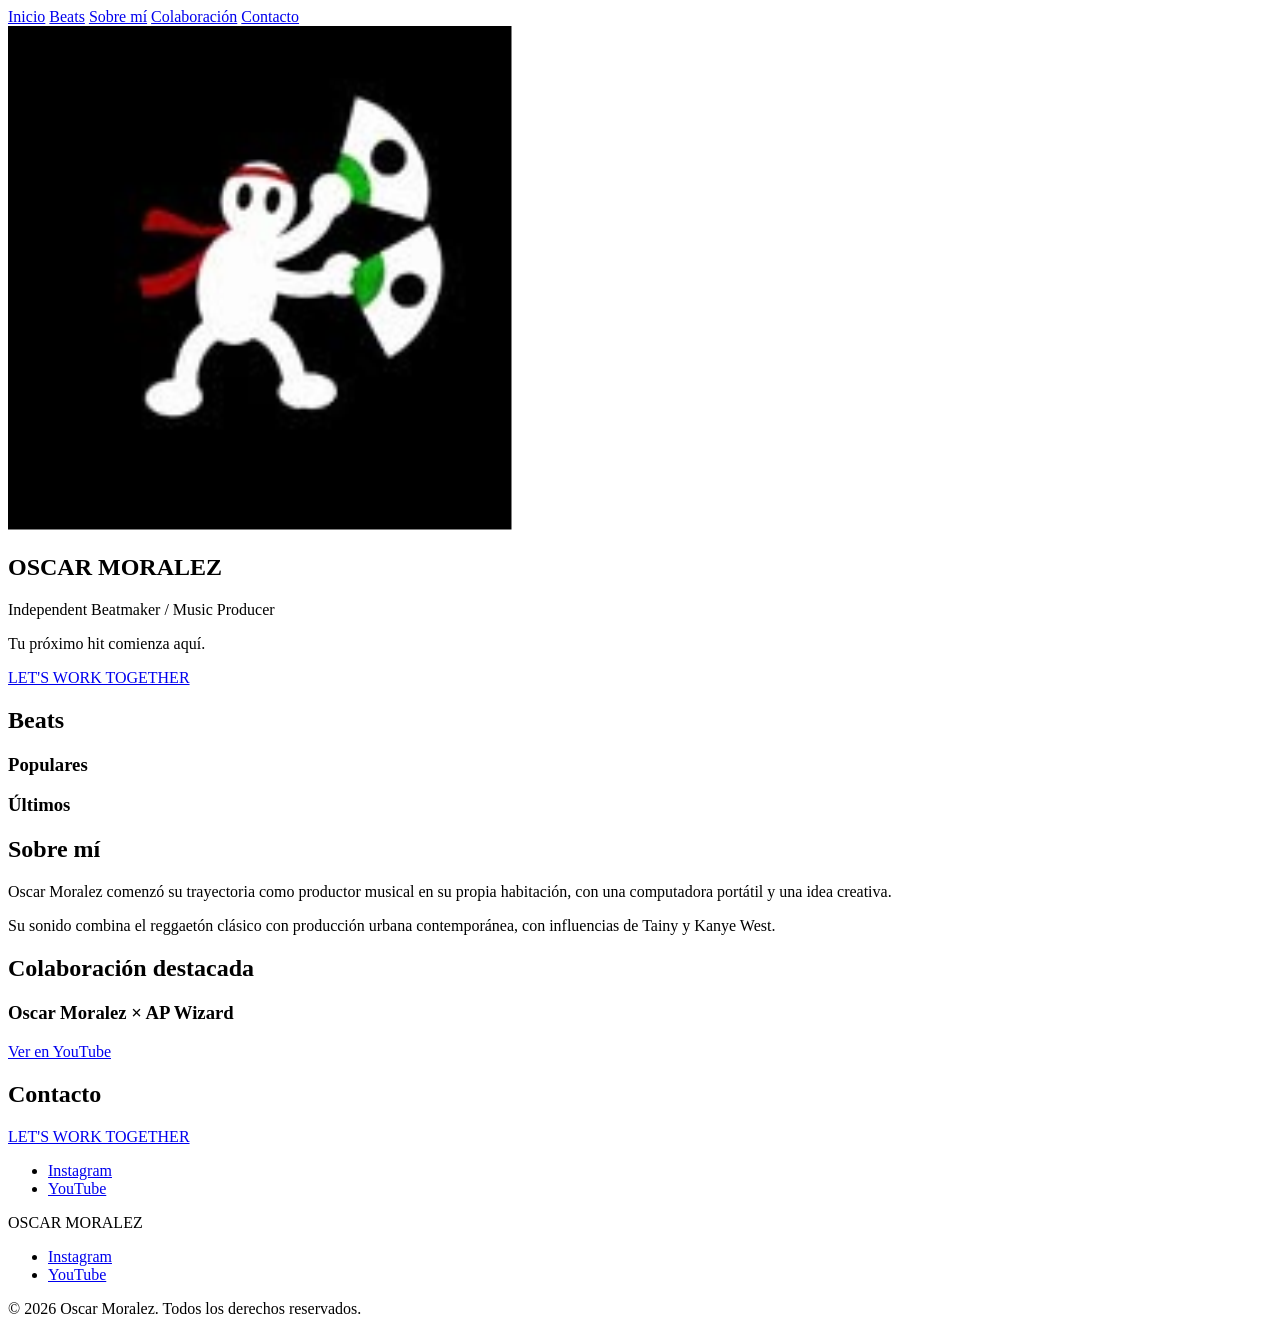
==== frontend/index.html @ f394d6cc "Add base HTML structure" ====
<!DOCTYPE html>
<html lang="es">
<head>
  <meta charset="UTF-8">
  <meta name="viewport" content="width=device-width, initial-scale=1.0">
  <title>Oscar Moralez — Independent Beatmaker / Music Producer</title>
  <link rel="stylesheet" href="css/styles.css">
</head>
<body>

  <header class="site-header">
    <nav class="site-nav">
      <a href="#hero">Inicio</a>
      <a href="#beats">Beats</a>
      <a href="#about">Sobre mí</a>
      <a href="#featured">Colaboración</a>
      <a href="#contact">Contacto</a>
    </nav>
  </header>

  <main>

    <section id="hero" class="hero">
      <img src="assets/logo.png" alt="Logotipo de Oscar Moralez" class="hero-logo">
      <h1 class="hero-name">OSCAR MORALEZ</h1>
      <p class="hero-subtitle">Independent Beatmaker / Music Producer</p>
      <p class="hero-slogan">Tu próximo hit comienza aquí.</p>
      <a href="https://ig.me/m/oscarmoralezz" class="btn btn-primary" target="_blank" rel="noopener">LET'S WORK TOGETHER</a>
    </section>

    <section id="beats" class="beats">
      <h2 class="section-title">Beats</h2>

      <div class="beats-block">
        <h3 class="beats-subtitle">Populares</h3>
        <div class="beats-grid" id="popular-beats"></div>
      </div>

      <div class="beats-block">
        <h3 class="beats-subtitle">Últimos</h3>
        <div class="beats-grid" id="latest-beats"></div>
      </div>

      <div class="player" id="player"></div>
    </section>

    <section id="about" class="about">
      <h2 class="section-title">Sobre mí</h2>
      <p>Oscar Moralez comenzó su trayectoria como productor musical en su propia habitación, con una computadora portátil y una idea creativa.</p>
      <p>Su sonido combina el reggaetón clásico con producción urbana contemporánea, con influencias de Tainy y Kanye West.</p>
      <div class="about-image-placeholder"></div>
    </section>

    <section id="featured" class="featured">
      <h2 class="section-title">Colaboración destacada</h2>
      <article class="featured-card">
        <h3>Oscar Moralez × AP Wizard</h3>
        <a href="https://youtu.be/CCFZr7MRrYU" class="btn btn-secondary" target="_blank" rel="noopener">Ver en YouTube</a>
      </article>
    </section>

    <section id="contact" class="contact">
      <h2 class="section-title">Contacto</h2>
      <a href="https://ig.me/m/oscarmoralezz" class="btn btn-primary" target="_blank" rel="noopener">LET'S WORK TOGETHER</a>
      <ul class="social-links">
        <li><a href="https://www.instagram.com/oscarmoralezz/" target="_blank" rel="noopener">Instagram</a></li>
        <li><a href="https://www.youtube.com/@oscarmoralezz" target="_blank" rel="noopener">YouTube</a></li>
      </ul>
    </section>

  </main>

  <footer class="site-footer">
    <p>OSCAR MORALEZ</p>
    <ul class="social-links">
      <li><a href="https://www.instagram.com/oscarmoralezz/" target="_blank" rel="noopener">Instagram</a></li>
      <li><a href="https://www.youtube.com/@oscarmoralezz" target="_blank" rel="noopener">YouTube</a></li>
    </ul>
    <p>&copy; 2026 Oscar Moralez. Todos los derechos reservados.</p>
  </footer>

</body>
</html>
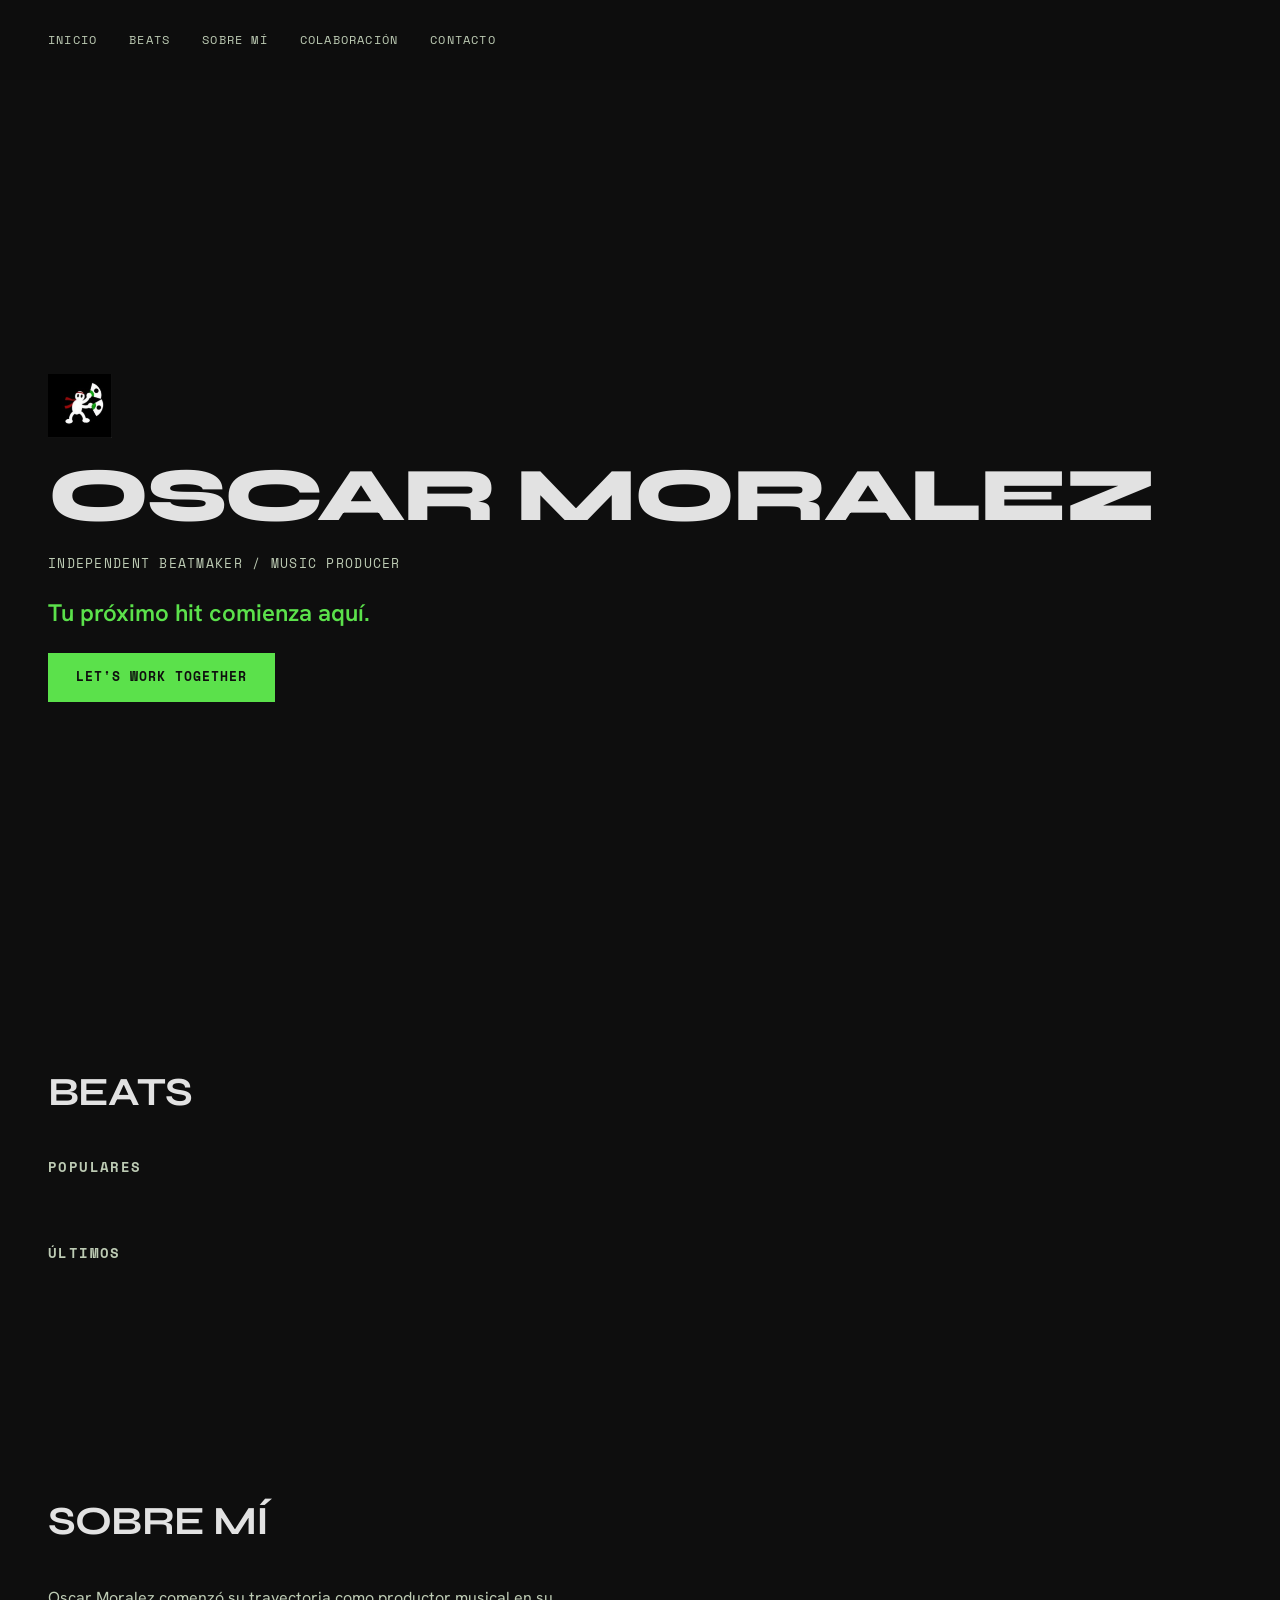
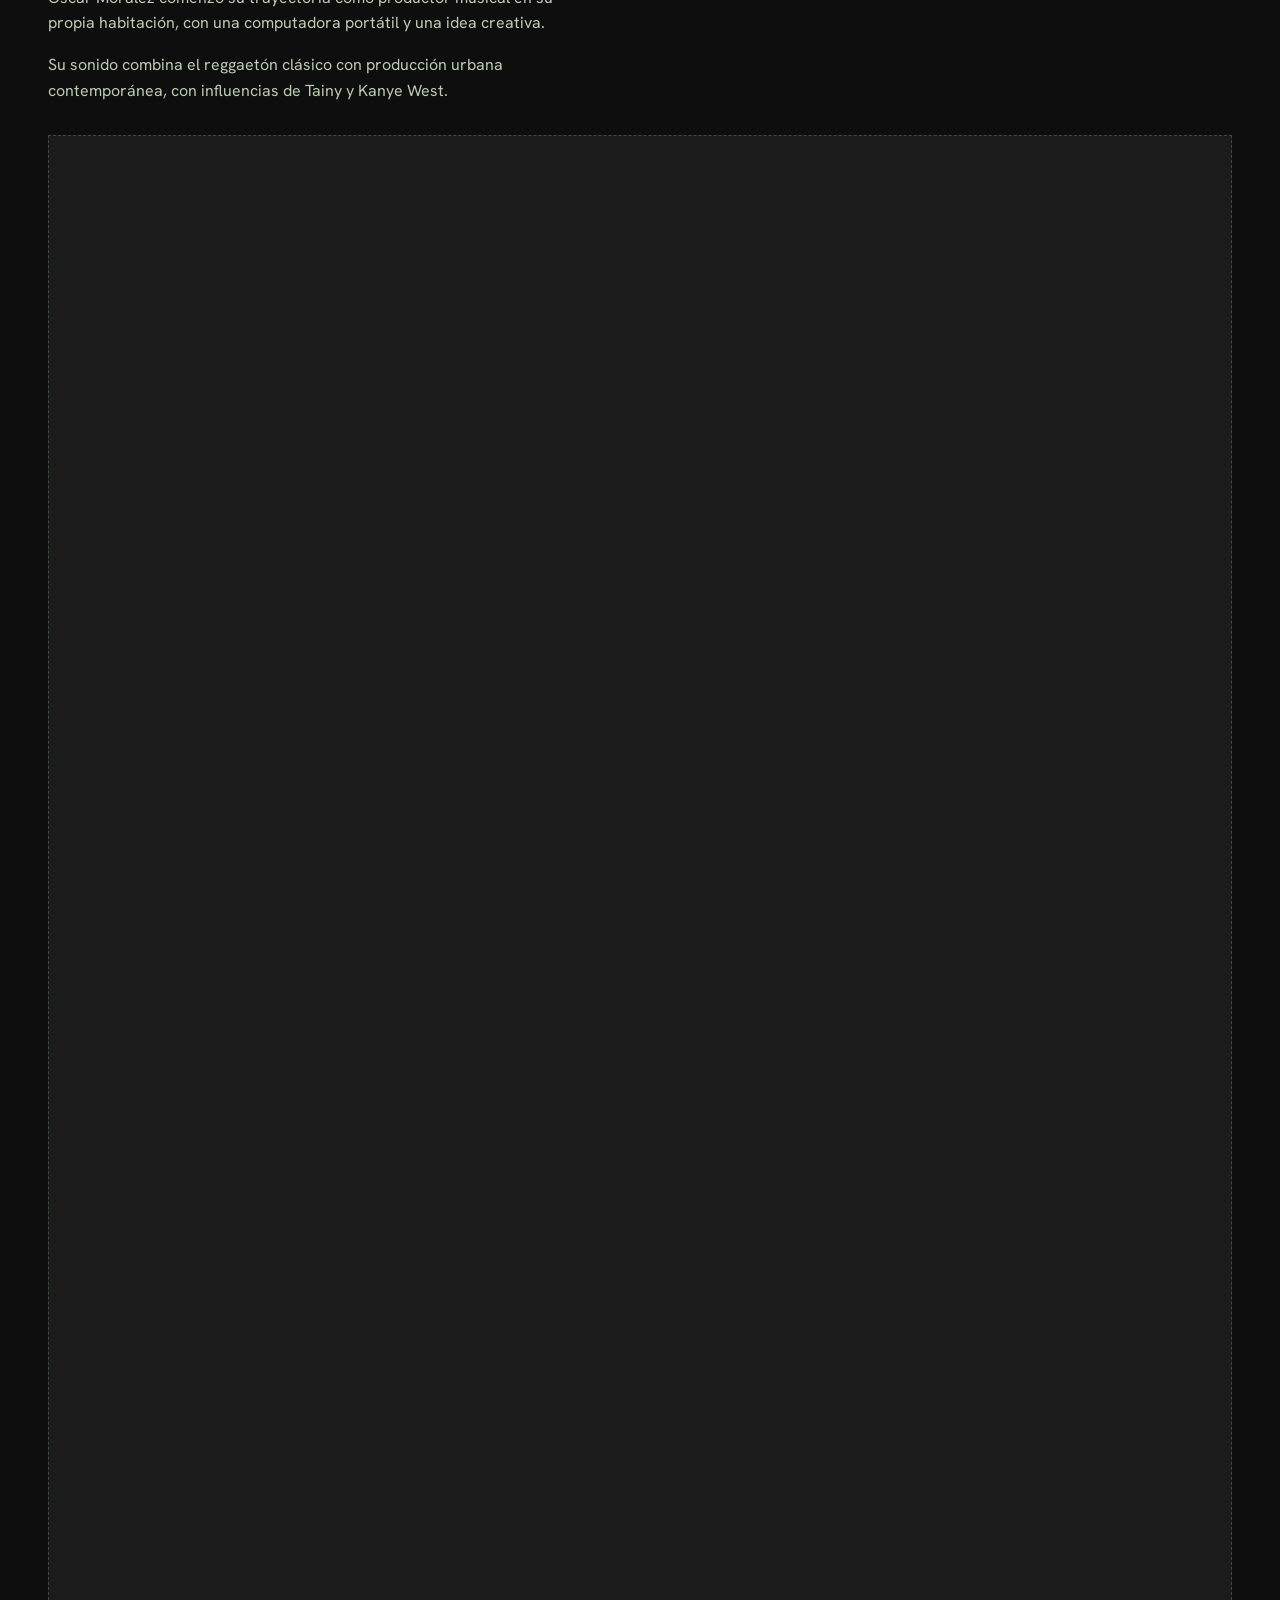
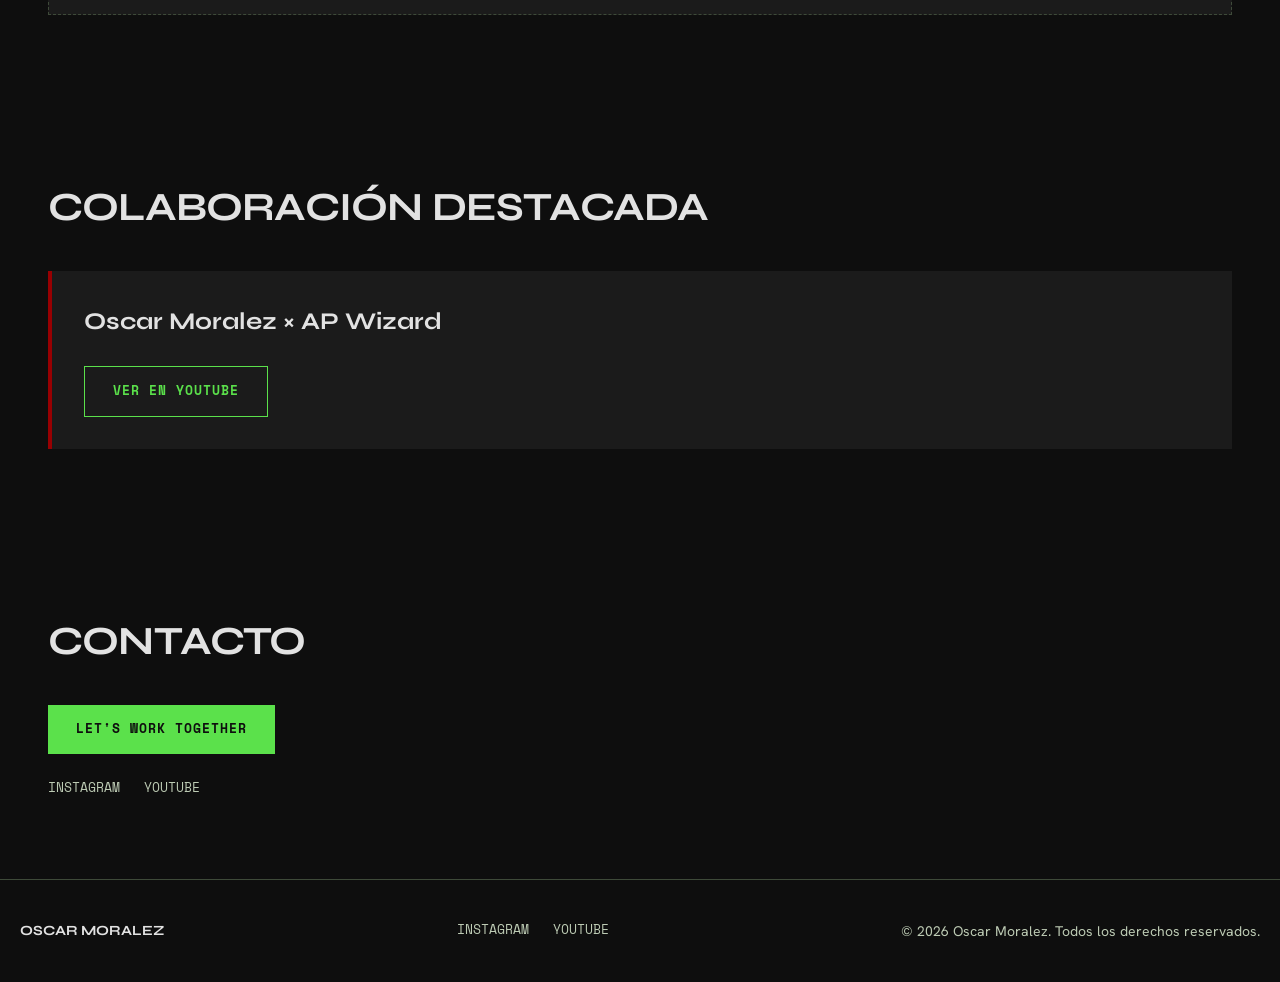
==== commit 3da3ea6c: "Add base styles and responsive layout" ====
--- a/frontend/index.html
+++ b/frontend/index.html
@@ -4,6 +4,9 @@
   <meta charset="UTF-8">
   <meta name="viewport" content="width=device-width, initial-scale=1.0">
   <title>Oscar Moralez — Independent Beatmaker / Music Producer</title>
+  <link rel="preconnect" href="https://fonts.googleapis.com">
+  <link rel="preconnect" href="https://fonts.gstatic.com" crossorigin>
+  <link href="https://fonts.googleapis.com/css2?family=Syne:wght@400..800&family=Hanken+Grotesk:wght@300..900&family=Space+Mono:wght@400;700&display=swap" rel="stylesheet">
   <link rel="stylesheet" href="css/styles.css">
 </head>
 <body>
--- a/frontend/css/styles.css
+++ b/frontend/css/styles.css
@@ -0,0 +1,385 @@
+/* ==========================================================
+   Oscar Moralez — styles.css
+   Colors from Stitch (approved exception, see DECISIONS.md)
+   ========================================================== */
+
+:root {
+  --color-bg: #0e0e0e;
+  --color-surface: #1b1b1b;
+  --color-surface-elevated: #2a2a2a;
+  --color-border: #3e4a39;
+  --color-text: #e2e2e2;
+  --color-text-muted: #bdcbb4;
+  --color-accent: #5be14b;
+  --color-accent-strong: #11a911;
+  --color-wine: #980002;
+
+  --font-heading: "Syne", sans-serif;
+  --font-body: "Hanken Grotesk", sans-serif;
+  --font-mono: "Space Mono", monospace;
+
+  --header-height: 80px;
+}
+
+/* Reset básico */
+*,
+*::before,
+*::after {
+  box-sizing: border-box;
+  margin: 0;
+  padding: 0;
+}
+
+html {
+  scroll-behavior: smooth;
+  scroll-padding-top: var(--header-height);
+}
+
+body {
+  background: var(--color-bg);
+  color: var(--color-text);
+  font-family: var(--font-body);
+  font-weight: 400;
+  line-height: 1.6;
+  overflow-x: hidden;
+}
+
+img {
+  max-width: 100%;
+  display: block;
+}
+
+a {
+  color: inherit;
+}
+
+/* Header */
+.site-header {
+  position: fixed;
+  top: 0;
+  left: 0;
+  right: 0;
+  z-index: 50;
+  height: var(--header-height);
+  background: rgba(14, 14, 14, 0.8);
+  backdrop-filter: blur(12px);
+  display: flex;
+  align-items: center;
+  justify-content: space-between;
+  padding: 0 1.25rem;
+}
+
+.site-nav {
+  display: none;
+  gap: 2rem;
+  font-family: var(--font-mono);
+  font-size: 0.75rem;
+  text-transform: uppercase;
+  letter-spacing: 0.1em;
+}
+
+.site-nav a {
+  text-decoration: none;
+  color: var(--color-text-muted);
+  transition: color 0.2s ease;
+}
+
+.site-nav a:hover {
+  color: var(--color-accent);
+}
+
+/* Contenido principal compensa el header fijo */
+main {
+  padding-top: var(--header-height);
+}
+
+/* Secciones */
+section {
+  padding: 4rem 1.25rem;
+}
+
+.section-title {
+  font-family: var(--font-heading);
+  font-weight: 700;
+  font-size: 2rem;
+  text-transform: uppercase;
+  letter-spacing: -0.02em;
+  margin-bottom: 2rem;
+}
+
+/* Botones */
+.btn {
+  display: inline-block;
+  padding: 0.9rem 1.75rem;
+  font-family: var(--font-mono);
+  font-weight: 700;
+  font-size: 0.8rem;
+  text-transform: uppercase;
+  letter-spacing: 0.08em;
+  text-decoration: none;
+  transition: background 0.2s ease, color 0.2s ease;
+}
+
+.btn-primary {
+  background: var(--color-accent);
+  color: var(--color-bg);
+}
+
+.btn-primary:hover {
+  background: var(--color-accent-strong);
+}
+
+.btn-secondary {
+  border: 1px solid var(--color-accent);
+  color: var(--color-accent);
+}
+
+.btn-secondary:hover {
+  background: var(--color-accent);
+  color: var(--color-bg);
+}
+
+/* Hero */
+.hero {
+  min-height: 100vh;
+  display: flex;
+  flex-direction: column;
+  justify-content: center;
+  align-items: flex-start;
+  gap: 1.25rem;
+  padding-top: 6rem;
+}
+
+.hero-logo {
+  width: 64px;
+  height: 64px;
+  object-fit: contain;
+}
+
+.hero-name {
+  font-family: var(--font-heading);
+  font-weight: 800;
+  font-size: 2.5rem;
+  line-height: 1;
+  text-transform: uppercase;
+  letter-spacing: -0.03em;
+}
+
+.hero-subtitle {
+  font-family: var(--font-mono);
+  font-size: 0.8rem;
+  text-transform: uppercase;
+  letter-spacing: 0.1em;
+  color: var(--color-text-muted);
+}
+
+.hero-slogan {
+  font-size: 1.5rem;
+  font-weight: 600;
+  color: var(--color-accent);
+}
+
+/* Beats */
+.beats-subtitle {
+  font-family: var(--font-mono);
+  font-size: 0.875rem;
+  text-transform: uppercase;
+  letter-spacing: 0.1em;
+  color: var(--color-text-muted);
+  margin-bottom: 1rem;
+}
+
+.beats-block {
+  margin-bottom: 3rem;
+}
+
+.beats-grid {
+  display: grid;
+  grid-template-columns: 1fr;
+  gap: 1rem;
+}
+
+/* Tarjeta de beat (la usará T8 al renderizar) */
+.beat-card {
+  background: var(--color-surface);
+  border: 1px solid var(--color-border);
+  padding: 1rem;
+  display: flex;
+  flex-direction: column;
+  gap: 0.75rem;
+}
+
+.beat-card img {
+  width: 100%;
+  aspect-ratio: 16 / 9;
+  object-fit: cover;
+}
+
+.beat-card-title {
+  font-family: var(--font-heading);
+  font-weight: 600;
+  font-size: 1.1rem;
+}
+
+.beat-card-link {
+  font-family: var(--font-mono);
+  font-size: 0.75rem;
+  color: var(--color-accent);
+}
+
+/* Reproductor */
+.player {
+  position: sticky;
+  bottom: 0;
+  margin-top: 2rem;
+  background: var(--color-surface-elevated);
+  padding-bottom: env(safe-area-inset-bottom, 0px);
+}
+
+.player:empty {
+  display: none;
+}
+
+.player iframe {
+  width: 100%;
+  aspect-ratio: 16 / 9;
+  border: 0;
+}
+
+/* About */
+.about p {
+  max-width: 60ch;
+  margin-bottom: 1rem;
+  color: var(--color-text-muted);
+}
+
+.about-image-placeholder {
+  width: 100%;
+  aspect-ratio: 4 / 5;
+  background: var(--color-surface);
+  border: 1px dashed var(--color-border);
+  margin-top: 2rem;
+}
+
+/* Featured */
+.featured-card {
+  background: var(--color-surface);
+  border-left: 4px solid var(--color-wine);
+  padding: 2rem;
+  display: flex;
+  flex-direction: column;
+  gap: 1.5rem;
+  align-items: flex-start;
+}
+
+.featured-card h3 {
+  font-family: var(--font-heading);
+  font-size: 1.5rem;
+  font-weight: 700;
+}
+
+/* Contacto y footer */
+.contact .btn-primary {
+  margin-bottom: 1.5rem;
+}
+
+.social-links {
+  list-style: none;
+  display: flex;
+  flex-wrap: wrap;
+  gap: 1.5rem;
+  font-family: var(--font-mono);
+  font-size: 0.8rem;
+  text-transform: uppercase;
+}
+
+.social-links a {
+  color: var(--color-text-muted);
+  text-decoration: none;
+}
+
+.social-links a:hover {
+  color: var(--color-accent);
+}
+
+.site-footer {
+  border-top: 1px solid var(--color-border);
+  padding: 2.5rem 1.25rem;
+  display: flex;
+  flex-direction: column;
+  gap: 1rem;
+  font-size: 0.875rem;
+  color: var(--color-text-muted);
+}
+
+.site-footer p:first-child {
+  font-family: var(--font-heading);
+  font-weight: 700;
+  color: var(--color-text);
+}
+
+/* ==========================================================
+   Responsive (mobile first)
+   ========================================================== */
+
+/* sm: 640px */
+@media (min-width: 640px) {
+  .hero-name {
+    font-size: 3.5rem;
+  }
+
+  .beats-grid {
+    grid-template-columns: repeat(2, 1fr);
+  }
+}
+
+/* md: 768px */
+@media (min-width: 768px) {
+  .hero-name {
+    font-size: 4.5rem;
+  }
+
+  .beats-grid {
+    grid-template-columns: repeat(2, 1fr);
+  }
+
+  .section-title {
+    font-size: 2.5rem;
+  }
+
+  .site-footer {
+    flex-direction: row;
+    justify-content: space-between;
+    align-items: center;
+  }
+}
+
+/* lg: 1024px */
+@media (min-width: 1024px) {
+  .site-nav {
+    display: flex;
+  }
+
+  .hero-name {
+    font-size: 4rem;
+  }
+
+  .beats-grid {
+    grid-template-columns: repeat(4, 1fr);
+  }
+
+  section {
+    padding: 5rem 3rem;
+  }
+
+  .site-header {
+    padding: 0 3rem;
+  }
+}
+
+/* xl: 1280px */
+@media (min-width: 1280px) {
+  .hero-name {
+    font-size: 4.75rem;
+  }
+}
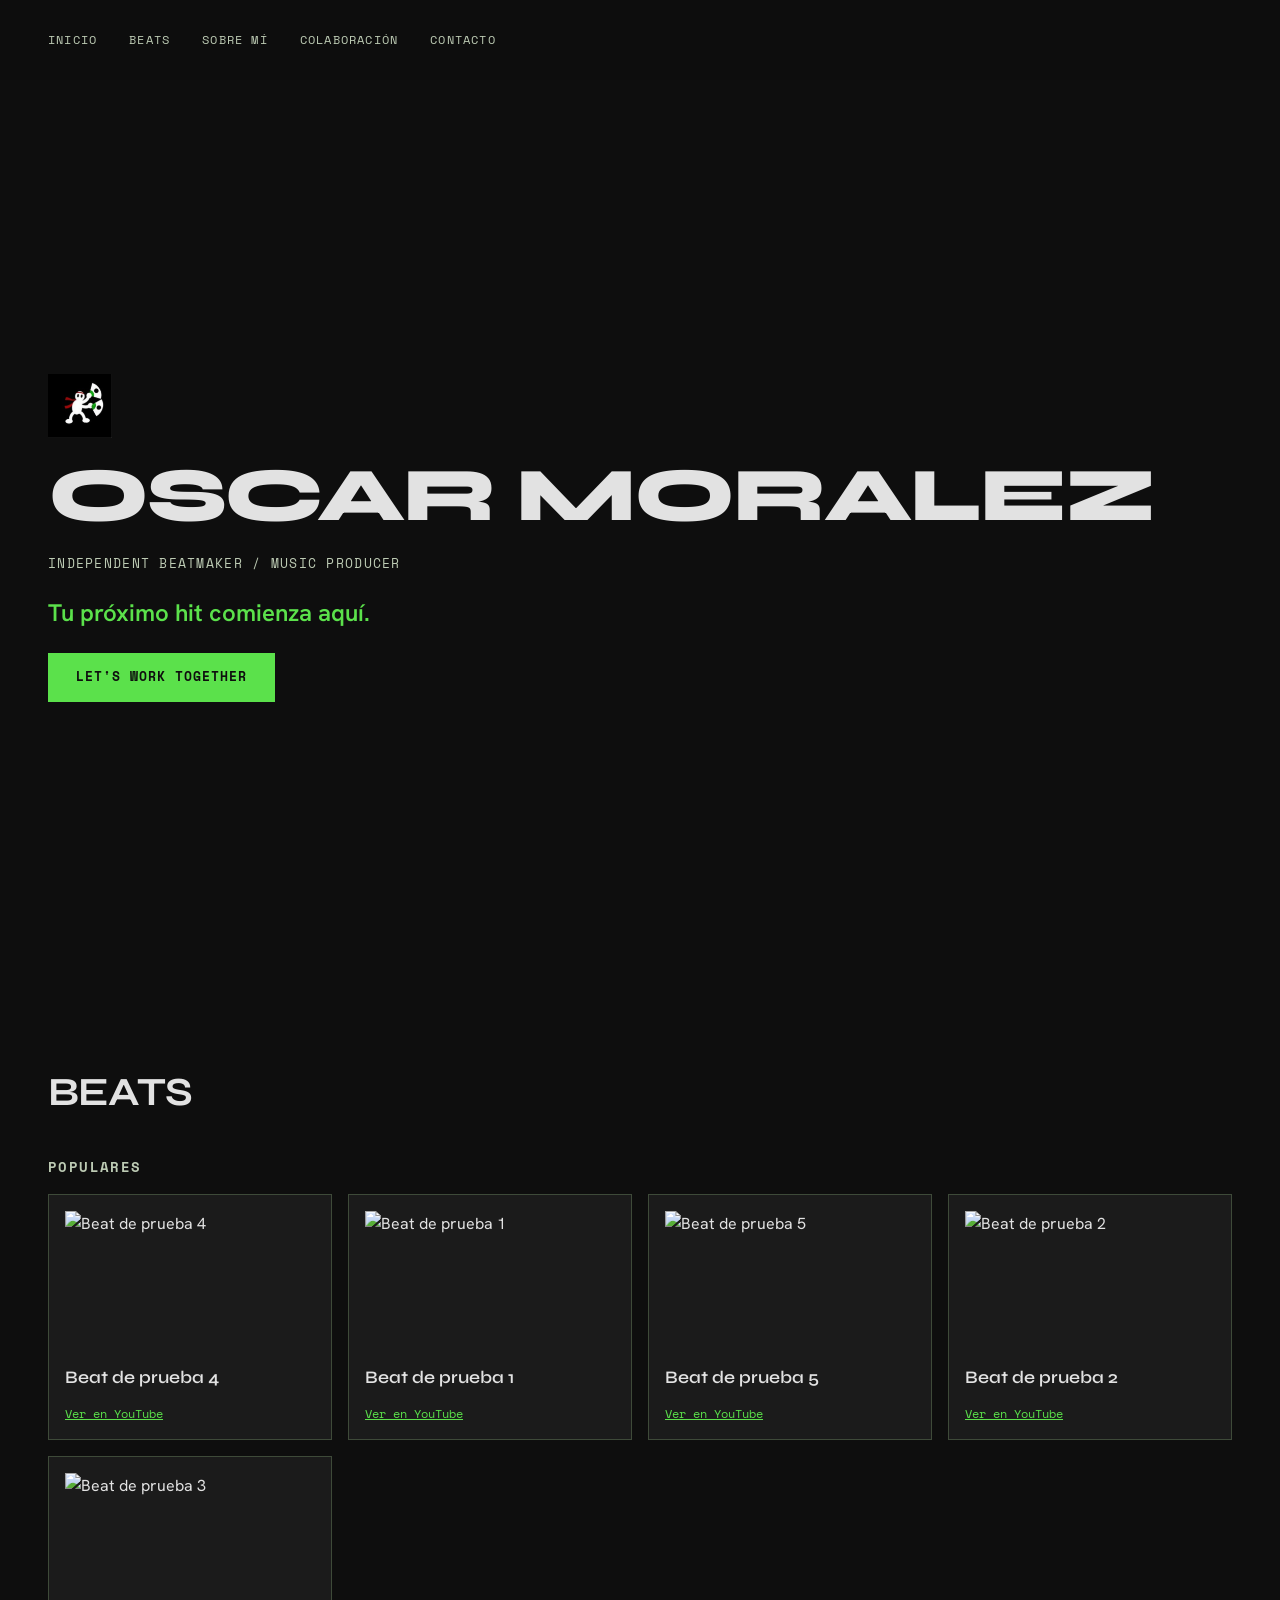
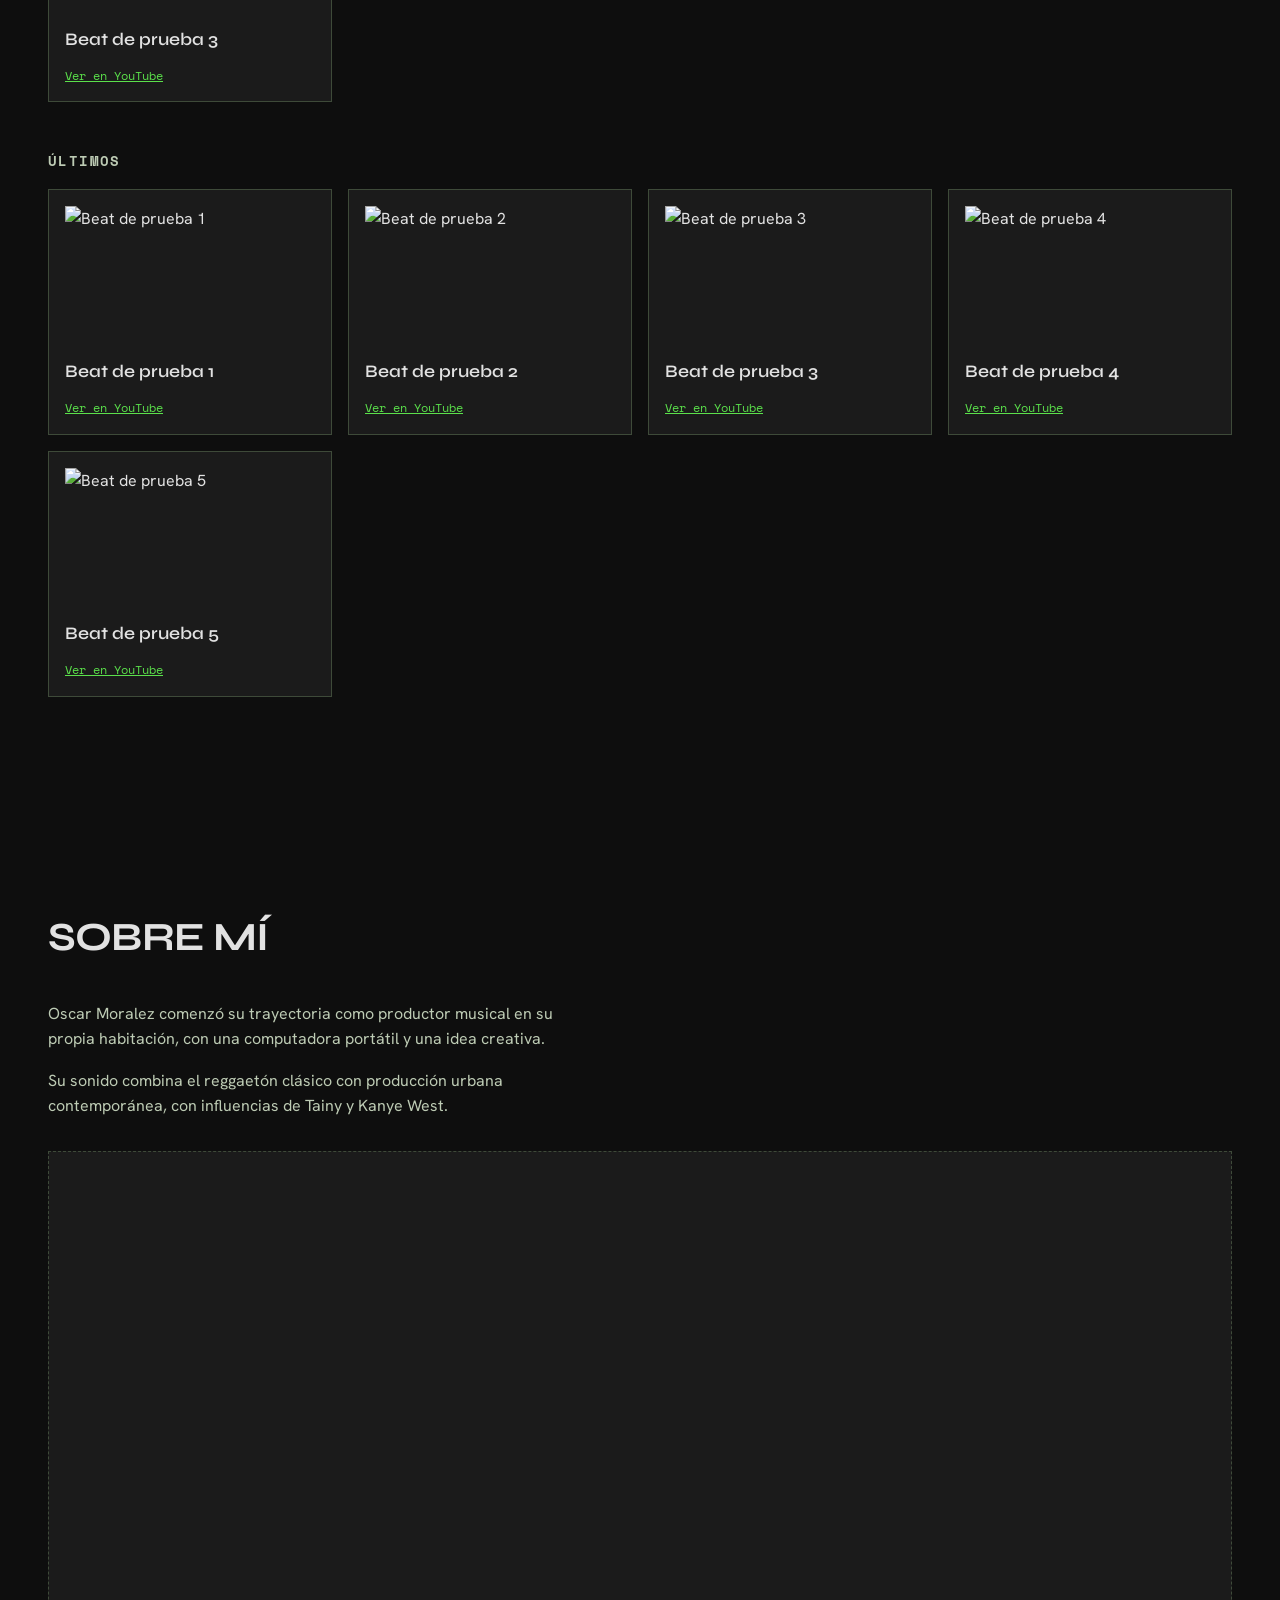
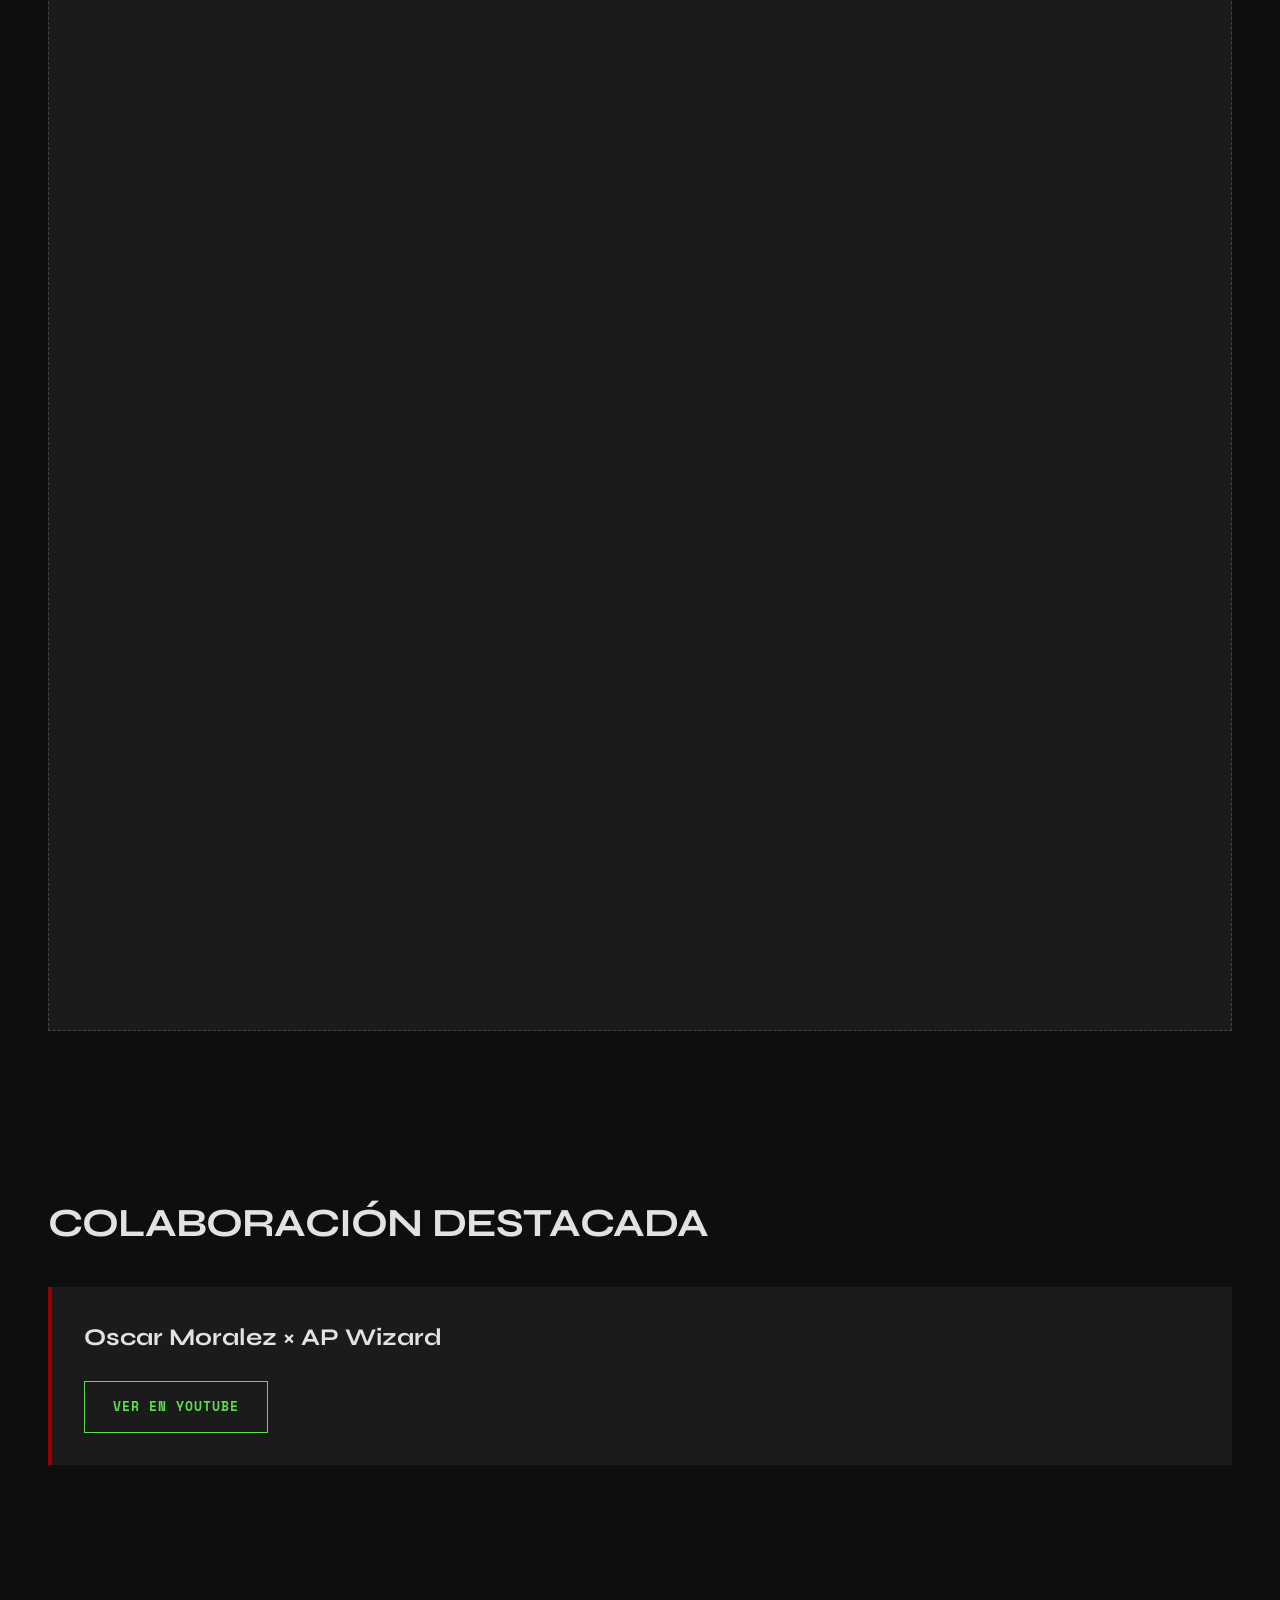
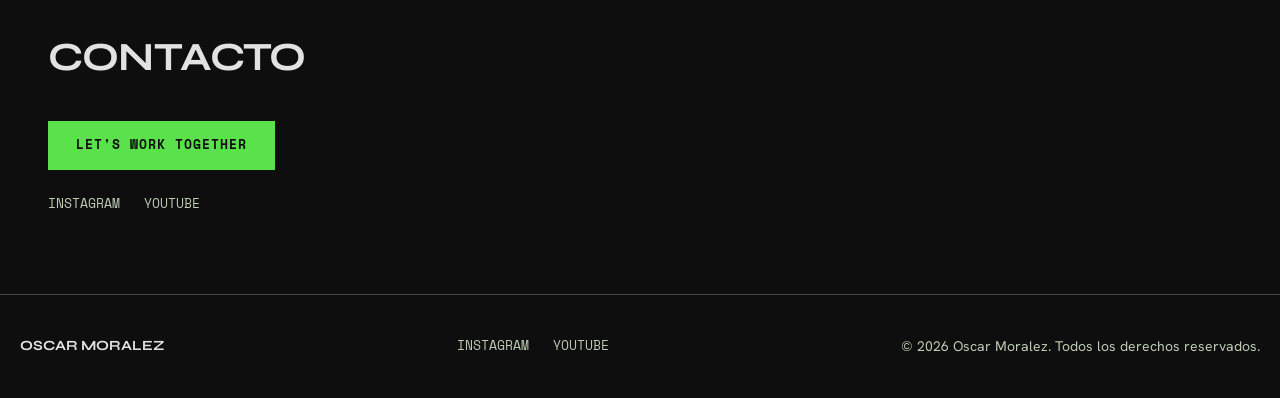
==== commit 3f190be1: "Add beat cards with mock data" ====
--- a/frontend/index.html
+++ b/frontend/index.html
@@ -81,6 +81,6 @@
     </ul>
     <p>&copy; 2026 Oscar Moralez. Todos los derechos reservados.</p>
   </footer>
-
+  <script src="js/beats.js" defer></script>
 </body>
 </html>
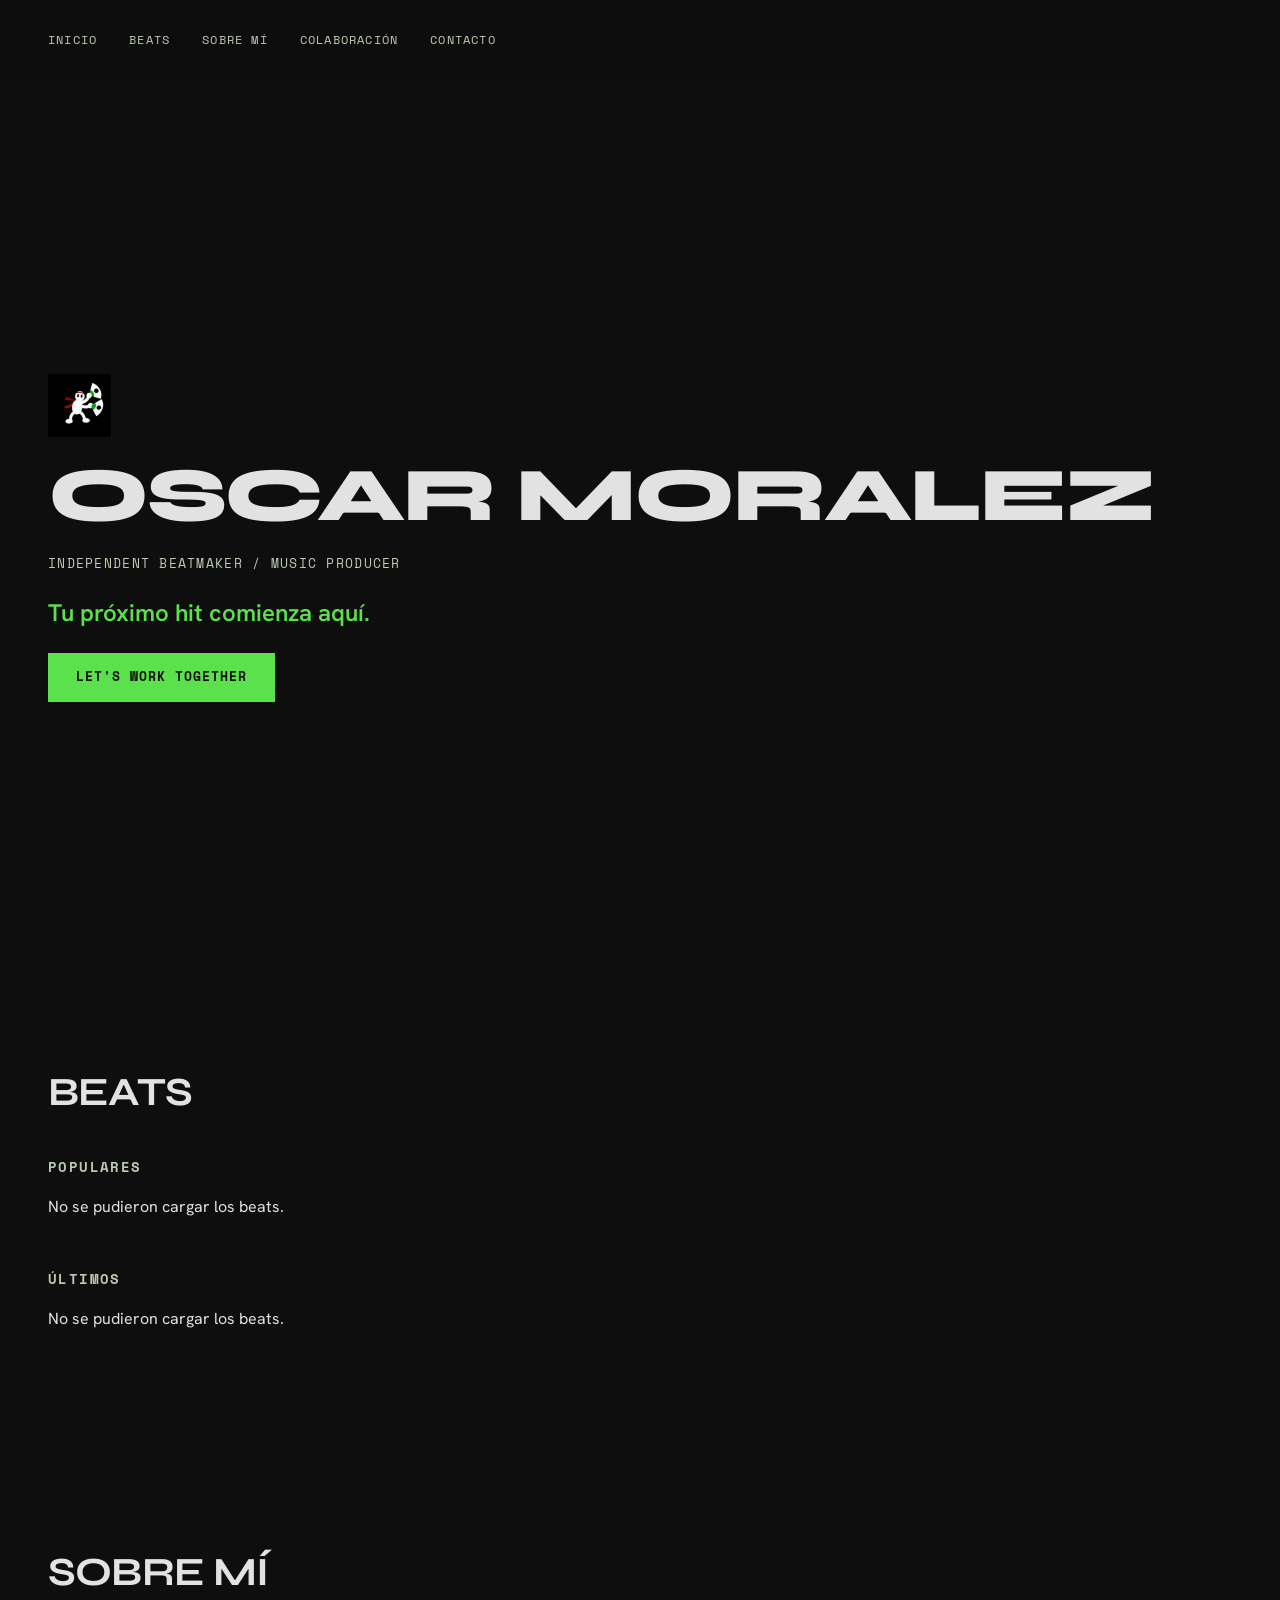
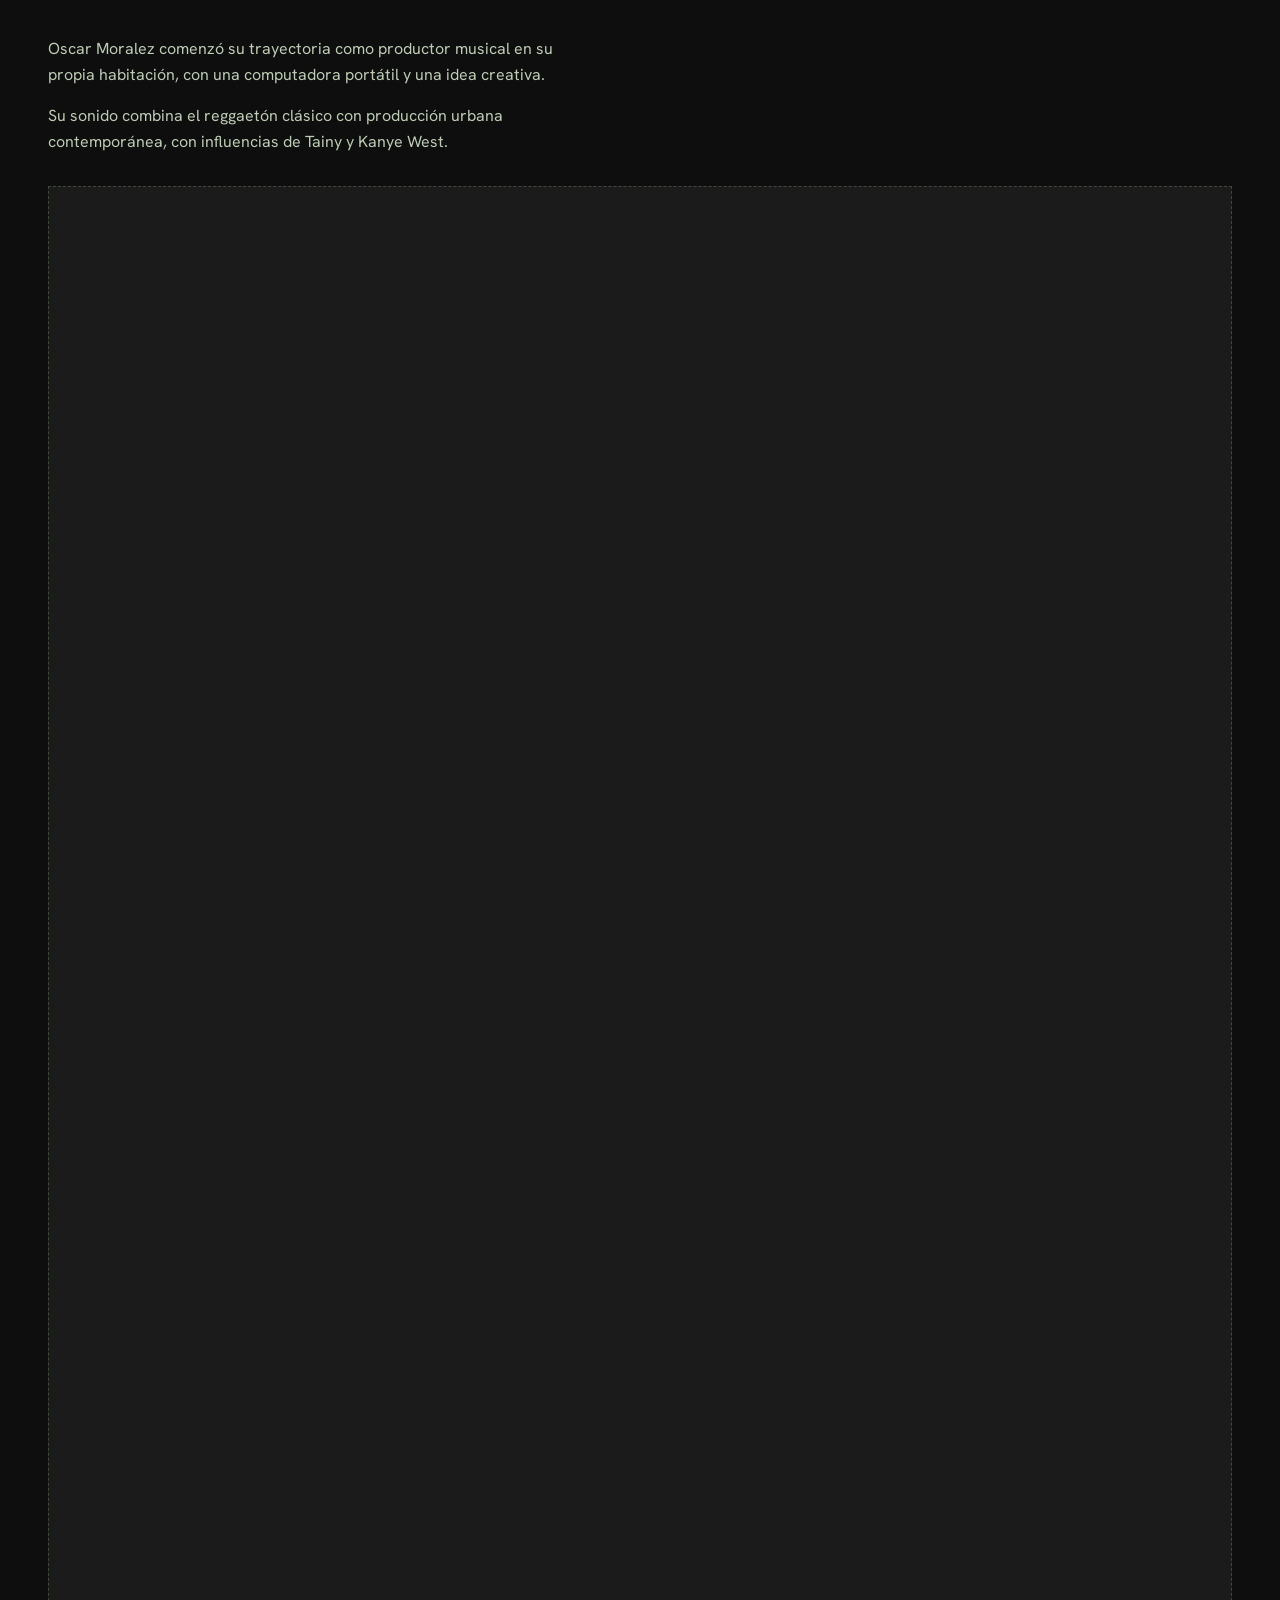
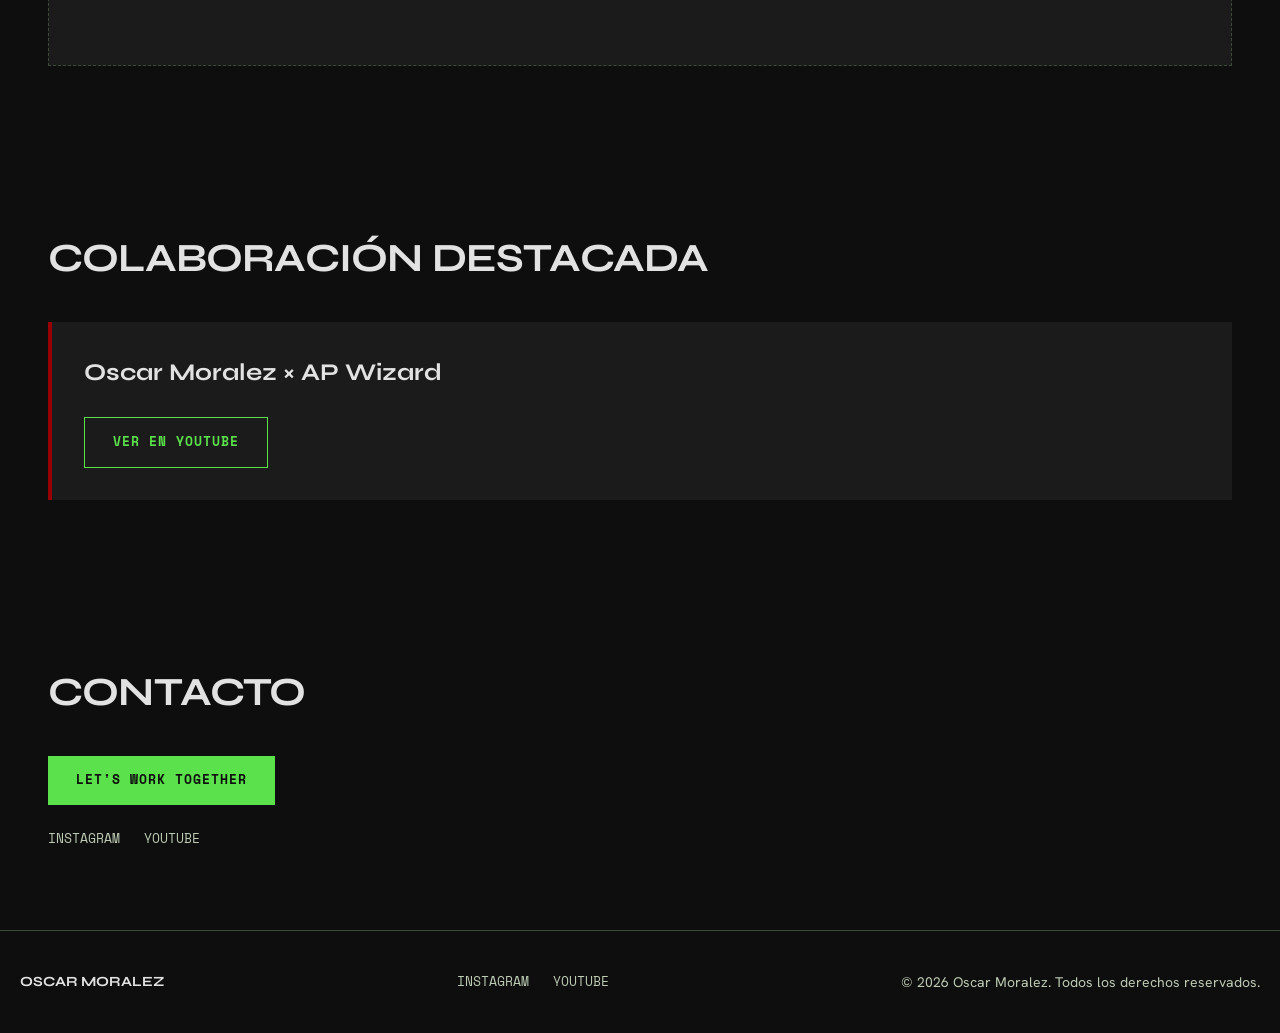
==== commit ec2e5d00: "Load api.js in index.html" ====
--- a/frontend/index.html
+++ b/frontend/index.html
@@ -81,6 +81,8 @@
     </ul>
     <p>&copy; 2026 Oscar Moralez. Todos los derechos reservados.</p>
   </footer>
+  <script src="js/api.js" defer></script>
   <script src="js/beats.js" defer></script>
+  <script src="js/player.js" defer></script>
 </body>
 </html>
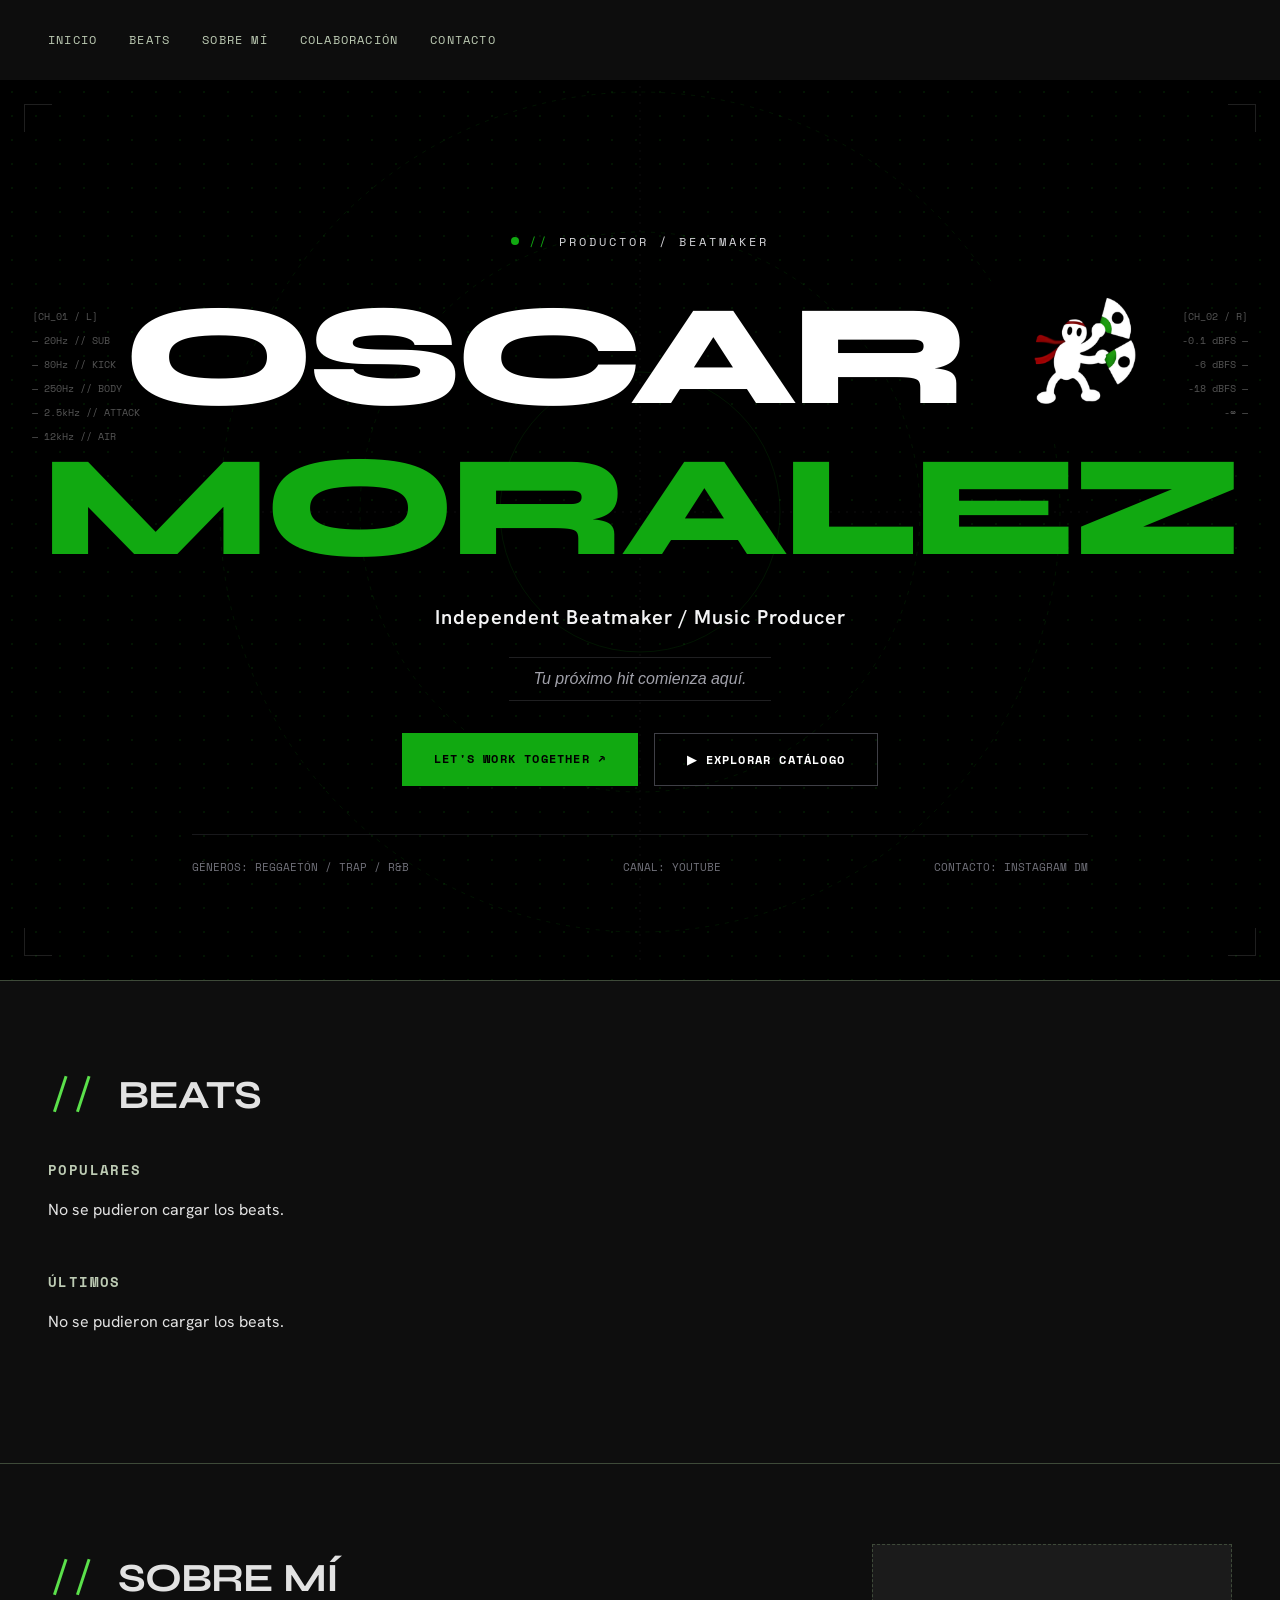
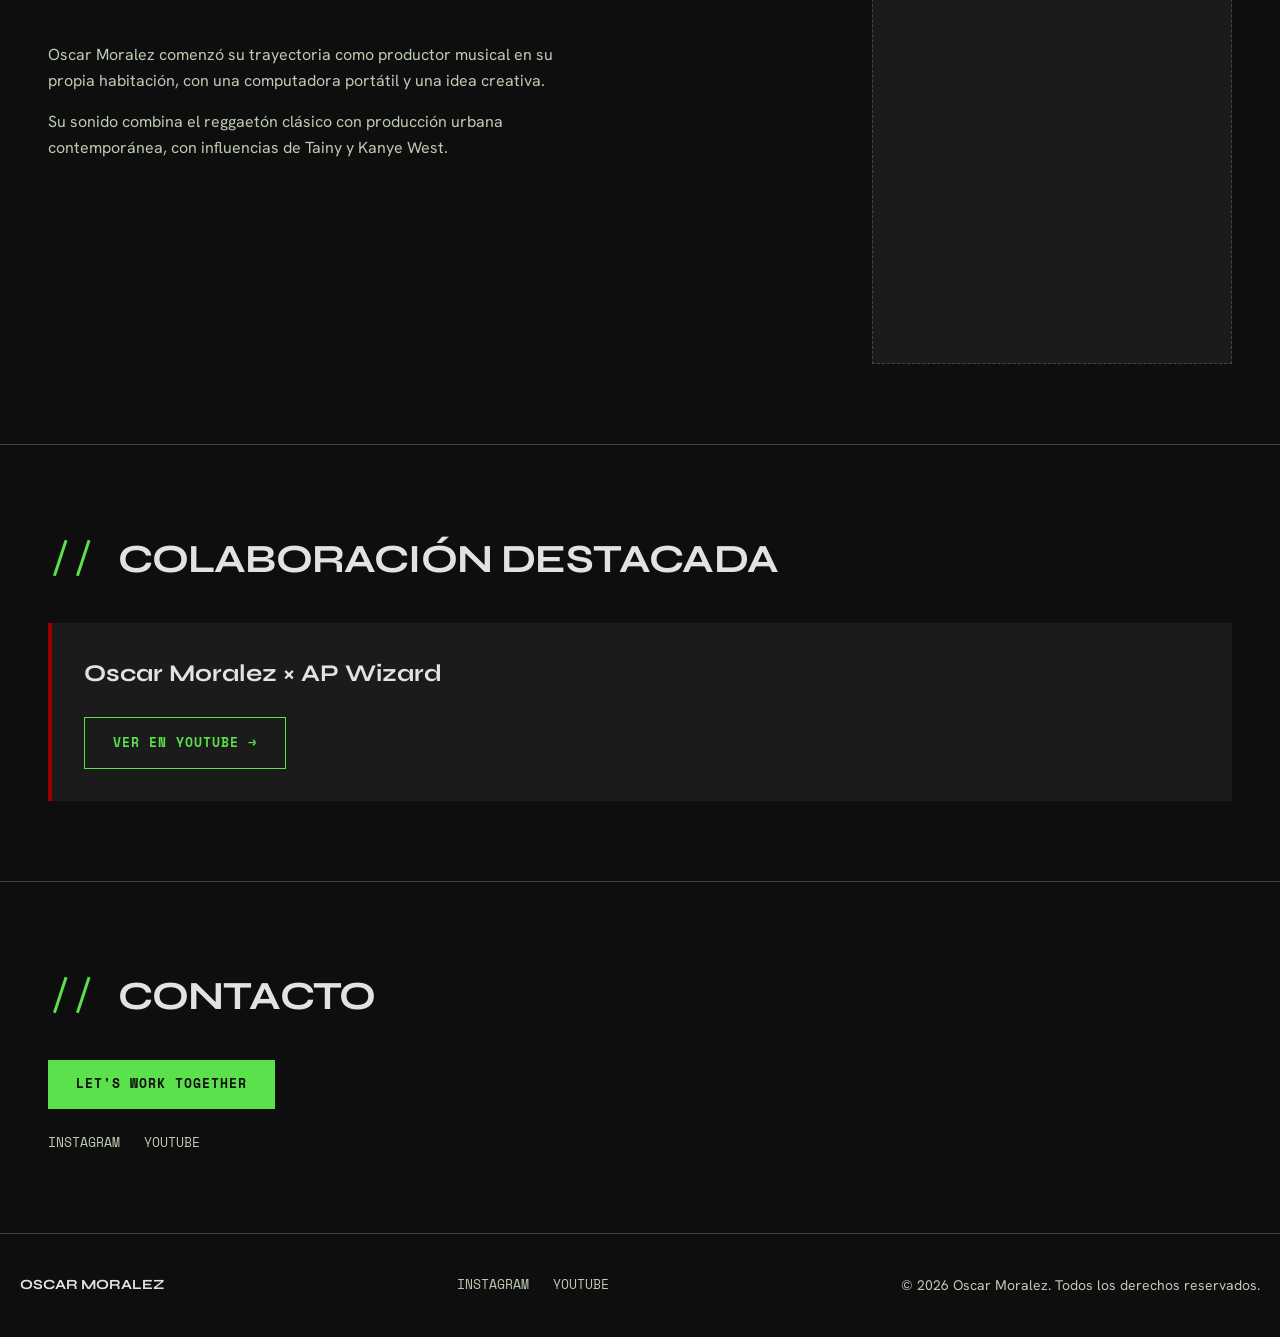
==== commit 22afaaad: "Redesign hero with audio-tech layout" ====
--- a/frontend/index.html
+++ b/frontend/index.html
@@ -23,13 +23,65 @@
 
   <main>
 
-    <section id="hero" class="hero">
-      <img src="assets/logo.png" alt="Logotipo de Oscar Moralez" class="hero-logo">
-      <h1 class="hero-name">OSCAR MORALEZ</h1>
-      <p class="hero-subtitle">Independent Beatmaker / Music Producer</p>
-      <p class="hero-slogan">Tu próximo hit comienza aquí.</p>
-      <a href="https://ig.me/m/oscarmoralezz" class="btn btn-primary" target="_blank" rel="noopener">LET'S WORK TOGETHER</a>
-    </section>
+<section id="hero" class="hero">
+  <div class="hero-bg" aria-hidden="true">
+    <svg class="hero-radar" viewBox="0 0 900 900" xmlns="http://www.w3.org/2000/svg">
+      <g fill="none" stroke="rgba(17,169,17,0.12)" stroke-width="1">
+        <circle cx="450" cy="450" r="140"/>
+        <circle cx="450" cy="450" r="280" stroke-dasharray="4 6"/>
+        <circle cx="450" cy="450" r="420" stroke-dasharray="4 6"/>
+      </g>
+      <g stroke="rgba(255,255,255,0.06)" stroke-dasharray="2 6">
+        <line x1="450" y1="0" x2="450" y2="900"/>
+        <line x1="0" y1="450" x2="900" y2="450"/>
+      </g>
+    </svg>
+
+    <ul class="hero-ruler hero-ruler-left">
+      <li>[CH_01 / L]</li>
+      <li>— 20Hz // SUB</li>
+      <li>— 80Hz // KICK</li>
+      <li>— 250Hz // BODY</li>
+      <li>— 2.5kHz // ATTACK</li>
+      <li>— 12kHz // AIR</li>
+    </ul>
+    <ul class="hero-ruler hero-ruler-right">
+      <li>[CH_02 / R]</li>
+      <li>-0.1 dBFS —</li>
+      <li>-6 dBFS —</li>
+      <li>-18 dBFS —</li>
+      <li>-∞ —</li>
+    </ul>
+
+    <span class="crop crop-tl"></span>
+    <span class="crop crop-tr"></span>
+    <span class="crop crop-bl"></span>
+    <span class="crop crop-br"></span>
+  </div>
+
+  <div class="hero-inner">
+    <p class="hero-badge"><span class="hero-dot"></span><span class="hero-slashes">//</span> Productor / Beatmaker</p>
+
+    <h1 class="hero-title">
+      <span class="hero-title-line">OSCAR<img src="assets/logo.png" alt="" class="hero-isotype"></span>
+      <span class="hero-title-line hero-title-green">MORALEZ</span>
+    </h1>
+
+    <p class="hero-role">Independent Beatmaker / Music Producer</p>
+    <p class="hero-tagline">Tu próximo hit comienza aquí.</p>
+
+    <div class="hero-actions">
+      <a href="https://ig.me/m/oscarmoralezz" class="hero-btn hero-btn-primary" target="_blank" rel="noopener">LET'S WORK TOGETHER ↗</a>
+      <a href="#beats" class="hero-btn hero-btn-secondary">▶ Explorar catálogo</a>
+    </div>
+
+    <div class="hero-specs">
+      <span>GÉNEROS: REGGAETÓN / TRAP / R&amp;B</span>
+      <span>CANAL: YOUTUBE</span>
+      <span>CONTACTO: INSTAGRAM DM</span>
+    </div>
+  </div>
+</section>
 
     <section id="beats" class="beats">
       <h2 class="section-title">Beats</h2>
@@ -48,11 +100,13 @@
     </section>
 
     <section id="about" class="about">
+     <div class="about-text">
       <h2 class="section-title">Sobre mí</h2>
       <p>Oscar Moralez comenzó su trayectoria como productor musical en su propia habitación, con una computadora portátil y una idea creativa.</p>
       <p>Su sonido combina el reggaetón clásico con producción urbana contemporánea, con influencias de Tainy y Kanye West.</p>
-      <div class="about-image-placeholder"></div>
-    </section>
+     </div>
+     <div class="about-image-placeholder"></div>
+</section>
 
     <section id="featured" class="featured">
       <h2 class="section-title">Colaboración destacada</h2>
--- a/frontend/css/styles.css
+++ b/frontend/css/styles.css
@@ -382,4 +382,333 @@
   .hero-name {
     font-size: 4.75rem;
   }
-}+}
+
+/* ==========================================================
+   Ajustes de layout: hero y "Sobre mí" (T16 feedback)
+   ========================================================== */
+
+
+
+
+
+
+
+
+
+/* "Sobre mí": texto y recuadro en columnas */
+.about {
+  display: grid;
+  grid-template-columns: 1fr;
+  gap: 2.5rem;
+  align-items: start;
+}
+
+.about-image-placeholder {
+  margin-top: 0;
+  max-height: 420px;
+  aspect-ratio: 4 / 5;
+  width: 100%;
+  max-width: 360px;
+  justify-self: center;
+}
+
+/* md: 768px */
+@media (min-width: 768px) {
+
+}
+
+/* lg: 1024px */
+@media (min-width: 1024px) {
+  .hero {
+    grid-template-columns: 1.2fr 1fr;
+    gap: 4rem;
+  }
+
+  .about {
+    grid-template-columns: 1.2fr 1fr;
+    gap: 4rem;
+  }
+
+  .about-image-placeholder {
+    justify-self: end;
+  }
+}
+
+/* ==========================================================
+   Efectos y decoración estilo Stitch (T16 feedback)
+   ========================================================== */
+
+/* Hover en tarjetas de beats */
+.beat-card {
+  position: relative;
+  overflow: hidden;
+  transition: border-color 0.3s ease, transform 0.3s ease;
+}
+
+.beat-card img {
+  transition: transform 0.5s ease, filter 0.5s ease;
+  filter: grayscale(100%) contrast(1.1);
+}
+
+.beat-card:hover {
+  border-color: var(--color-accent);
+  transform: translateY(-4px);
+}
+
+.beat-card:hover img {
+  transform: scale(1.05);
+  filter: grayscale(0%) contrast(1.2);
+}
+
+.beat-card:focus-within {
+  border-color: var(--color-accent);
+}
+
+/* Etiqueta técnica en el hero (Space Mono) */
+
+
+
+/* Líneas divisorias finas entre secciones */
+section + section {
+  border-top: 1px solid var(--color-border);
+}
+
+/* Botón secundario con borde sutil y flecha */
+.btn-secondary::after {
+  content: " →";
+}
+
+/* Franja decorativa superior del hero */
+
+/* Etiquetas de sección en Space Mono */
+.section-title::before {
+  content: "// ";
+  color: var(--color-accent);
+  font-family: var(--font-mono);
+  font-weight: 400;
+}
+
+
+
+/* ==========================================================
+   Hero v2 — spec "Audio-Tech Brutalism"
+   ========================================================== */
+
+.hero {
+  position: relative;
+  min-height: 100vh;
+  display: flex;
+  flex-direction: column;
+  align-items: center;
+  justify-content: center;
+  padding: 7rem 1.25rem 4rem;
+  background-color: #000000;
+  background-image: radial-gradient(circle, rgba(17, 169, 17, 0.12) 1px, transparent 1px);
+  background-size: 24px 24px;
+  overflow: hidden;
+}
+
+/* Capa decorativa */
+.hero-bg {
+  position: absolute;
+  inset: 0;
+  pointer-events: none;
+  overflow: hidden;
+  z-index: 0;
+}
+
+.hero-radar {
+  position: absolute;
+  left: 50%;
+  top: 48%;
+  width: min(900px, 140vw);
+  transform: translate(-50%, -50%);
+}
+
+.hero-ruler {
+  display: none;
+  position: absolute;
+  top: 25%;
+  list-style: none;
+  font-family: var(--font-mono);
+  font-size: 10px;
+  line-height: 2.4;
+  color: #555555;
+}
+
+.hero-ruler-left { left: 2rem; }
+.hero-ruler-right { right: 2rem; text-align: right; }
+
+.crop {
+  position: absolute;
+  width: 28px;
+  height: 28px;
+  border: 0 solid rgba(255, 255, 255, 0.12);
+}
+
+.crop-tl { top: 1.5rem; left: 1.5rem; border-top-width: 1px; border-left-width: 1px; }
+.crop-tr { top: 1.5rem; right: 1.5rem; border-top-width: 1px; border-right-width: 1px; }
+.crop-bl { bottom: 1.5rem; left: 1.5rem; border-bottom-width: 1px; border-left-width: 1px; }
+.crop-br { bottom: 1.5rem; right: 1.5rem; border-bottom-width: 1px; border-right-width: 1px; }
+
+/* Contenido */
+.hero-inner {
+  position: relative;
+  z-index: 1;
+  width: 100%;
+  max-width: 72rem;
+  display: flex;
+  flex-direction: column;
+  align-items: center;
+  text-align: center;
+  gap: 1.5rem;
+}
+
+.hero-badge {
+  display: flex;
+  align-items: center;
+  gap: 0.6rem;
+  font-family: var(--font-mono);
+  font-size: 0.75rem;
+  text-transform: uppercase;
+  letter-spacing: 0.25em;
+  color: #d4d4d8;
+}
+
+.hero-slashes { color: var(--color-accent-strong); }
+
+.hero-dot {
+  width: 8px;
+  height: 8px;
+  border-radius: 50%;
+  background: var(--color-accent-strong);
+  animation: hero-pulse 2s ease-in-out infinite;
+}
+
+@keyframes hero-pulse {
+  0%, 100% { opacity: 1; }
+  50% { opacity: 0.35; }
+}
+
+.hero-title {
+  font-family: var(--font-heading);
+  font-weight: 800;
+  font-size: 3.5rem;
+  line-height: 0.95;
+  letter-spacing: -0.04em;
+  text-transform: uppercase;
+  color: #ffffff;
+}
+
+.hero-title-line {
+  display: flex;
+  align-items: center;
+  justify-content: center;
+}
+
+.hero-title-green { color: var(--color-accent-strong); }
+
+.hero-isotype {
+  height: 1.15em;
+  width: auto;
+  margin-left: 0.2em;
+  object-fit: contain;
+}
+
+.hero-role {
+  font-size: 1.1rem;
+  font-weight: 600;
+  letter-spacing: 0.05em;
+  color: #f4f4f5;
+}
+
+.hero-tagline {
+  font-style: italic;
+  color: #a1a1aa;
+  padding: 0.5rem 1.5rem;
+  border-top: 1px solid rgba(39, 39, 42, 0.8);
+  border-bottom: 1px solid rgba(39, 39, 42, 0.8);
+}
+
+.hero-actions {
+  display: flex;
+  flex-wrap: wrap;
+  justify-content: center;
+  gap: 1rem;
+  padding-top: 0.5rem;
+}
+
+.hero-btn {
+  padding: 1rem 2rem;
+  font-family: var(--font-mono);
+  font-weight: 700;
+  font-size: 0.75rem;
+  text-transform: uppercase;
+  letter-spacing: 0.1em;
+  text-decoration: none;
+  transition: background 0.2s ease, border-color 0.2s ease, transform 0.2s ease;
+}
+
+.hero-btn-primary {
+  background: var(--color-accent-strong);
+  color: #000000;
+}
+
+.hero-btn-primary:hover {
+  background: #14c714;
+  transform: scale(1.02);
+}
+
+.hero-btn-secondary {
+  border: 1px solid #3f3f46;
+  color: #ffffff;
+}
+
+.hero-btn-secondary:hover {
+  border-color: var(--color-accent-strong);
+}
+
+.hero-specs {
+  width: 100%;
+  max-width: 56rem;
+  margin-top: 1.5rem;
+  padding-top: 1.5rem;
+  border-top: 1px solid #18181b;
+  display: flex;
+  flex-direction: column;
+  gap: 0.5rem;
+  font-family: var(--font-mono);
+  font-size: 11px;
+  color: #71717a;
+}
+
+/* Responsive */
+@media (min-width: 768px) {
+  .hero-title { font-size: 6rem; }
+  .hero-role { font-size: 1.25rem; }
+  .hero-specs {
+    flex-direction: row;
+    justify-content: space-between;
+  }
+}
+
+@media (min-width: 1024px) {
+  .hero { padding: 7rem 3rem 4rem; }
+  .hero-title { font-size: 8rem; }
+  .hero-ruler { display: block; }
+}
+
+@media (min-width: 1280px) {
+  .hero-title { font-size: 9rem; }
+}
+
+@media (prefers-reduced-motion: reduce) {
+  .hero-dot { animation: none; }
+  .hero-btn { transition: none; }
+}
+
+
+
+
+
